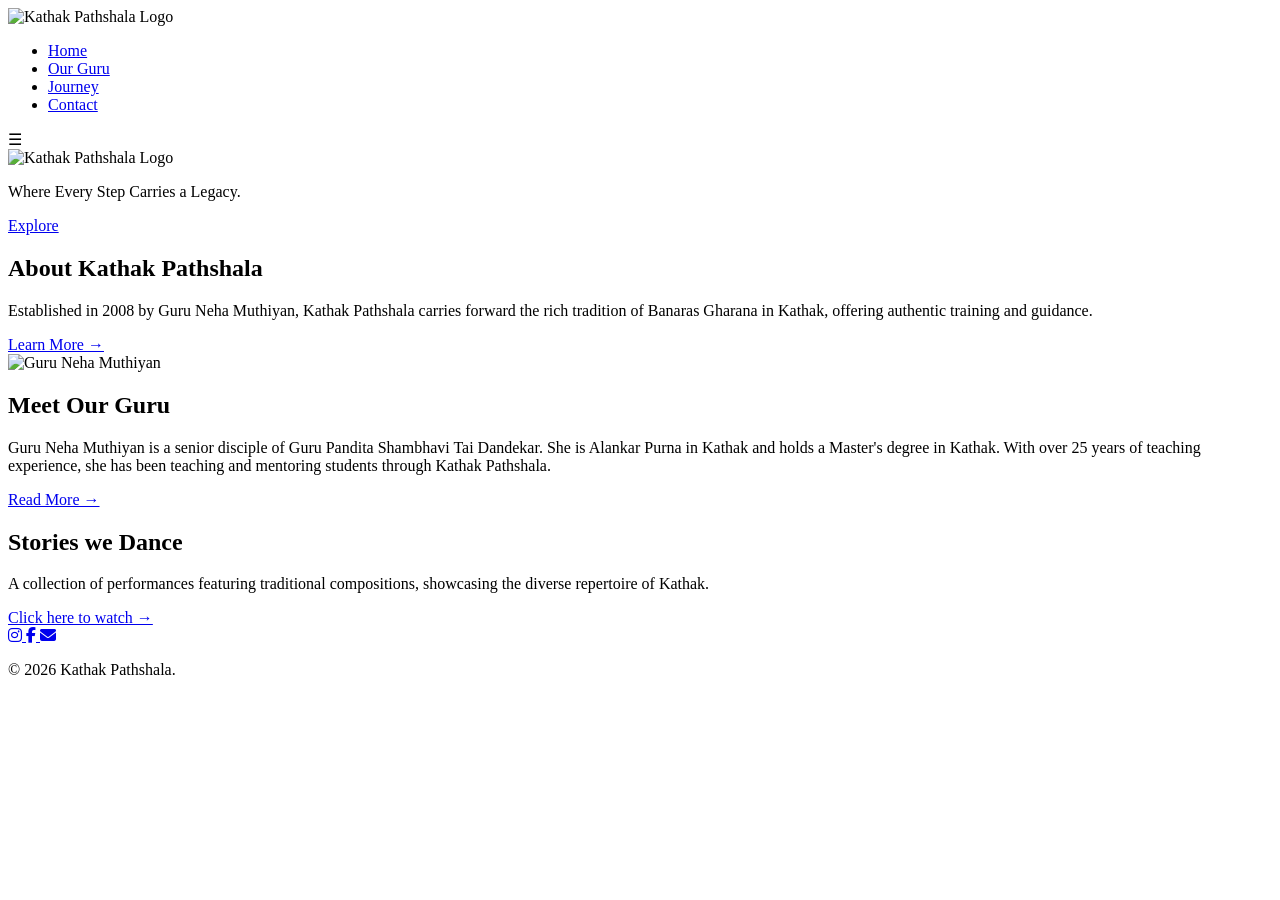
==== index.html @ d3f01baf "Initial website upload" ====
<!DOCTYPE html>
<html lang="en">

<head>
    <!-- Basic Setup -->
    <meta charset="UTF-8">
    <meta name="viewport" content="width=device-width, initial-scale=1.0">

    <title>Kathak Pathshala</title>

    <!-- Google Fonts -->
    <link rel="preconnect" href="https://fonts.googleapis.com">
    <link rel="preconnect" href="https://fonts.gstatic.com" crossorigin>

    <link rel="stylesheet"
    href="https://cdnjs.cloudflare.com/ajax/libs/font-awesome/6.6.0/css/all.min.css">

    <link href="https://fonts.googleapis.com/css2?family=Cormorant+Garamond:wght@400;500;600;700&family=Poppins:wght@300;400;500;600&display=swap" rel="stylesheet">

    <!-- CSS -->
    <link rel="stylesheet" href="css/style.css">
</head>

<body>

    <!-- =========================
         HERO SECTION
    ========================== -->

    <header>

        <!-- Navigation -->
        <nav class="navbar">

            <div class="logo">
            <img src="images/logo.png" alt="Kathak Pathshala Logo">
             </div>

            <!-- Desktop Navigation -->
            <ul class="nav-links" id="nav-links">

                <li><a href="index.html" class="active">Home</a></li>

                <li><a href="guru.html">Our Guru</a></li>

                <li><a href="journey.html">Journey</a></li>

                <li><a href="contact.html">Contact</a></li>

            </ul>

            <!-- Mobile Menu -->
            <div class="menu-toggle"  id="menu-toggle">

                ☰

            </div>

        </nav>



        <!-- Hero Content -->

       <section class="hero">

    <div class="hero-content">

        <img src="images/logo.png" class="hero-logo" alt="Kathak Pathshala Logo">

        <p>Where Every Step Carries a Legacy.</p>

        <a href="#about" class="hero-btn">
            Explore
        </a>

    </div>

     </section>
    </header>



    <!-- =========================
            ABOUT PREVIEW
    ========================== -->

    <section id="about" class="section">

        <div class="container">

            <h2>About Kathak Pathshala</h2>

            <p>

                Established in 2008 by Guru Neha Muthiyan, Kathak Pathshala carries 
                forward the rich tradition of Banaras Gharana in Kathak, 
                offering authentic training and guidance.

            </p>

            <a href="journey.html" class="btn">

                Learn More →

            </a>

        </div>

    </section>



    <!-- =========================
           OUR GURU
    ========================== -->

    <section class="section light">

        <div class="container two-column">

            <div class="image-placeholder">

                <img src="images/tai.jpg" alt="Guru Neha Muthiyan">

            </div>

            <div>

                <h2>Meet Our Guru</h2>

                <p>

                    Guru Neha Muthiyan is a senior disciple of Guru Pandita Shambhavi Tai Dandekar. 
                    She is Alankar Purna in Kathak and holds a Master's degree in Kathak. 
                    With over 25 years of teaching experience, 
                    she has been teaching and mentoring students through Kathak Pathshala.

                </p>

                <a href="guru.html" class="btn">

                    Read More →

                </a>

            </div>

        </div>

    </section>



    <!-- =========================
          JOURNEY PREVIEW
    ========================== -->

    <section class="section">

        <div class="container">

            <h2>Stories we Dance</h2>

            <p>

                A collection of performances featuring traditional compositions, 
                showcasing the diverse repertoire of Kathak.

            </p>

            <a href="performances.html" class="btn">

                Click here to watch →

            </a>

        </div>

    </section>



    <!-- =========================
               QUOTE
    ========================== -->

    <section class="quote-section">

        
    </section>



    <!-- =========================
             FOOTER
    ========================== -->

    <footer class="site-footer">

    <div class="footer-social">

        <a href="https://www.instagram.com/neha_kathakpathshala"
           target="_blank"
           aria-label="Instagram">
            <i class="fa-brands fa-instagram"></i>
        </a>

        <a href="https://www.facebook.com/kathakpathshala"
           target="_blank"
           aria-label="Facebook">
            <i class="fa-brands fa-facebook-f"></i>
        </a>

        <a href="mailto:YOUR_EMAIL@gmail.com"
            target="_blank"
            aria-label="Email">
            <i class="fa-solid fa-envelope"></i>
</a>

    </div>

    <p>© 2026 Kathak Pathshala.</p>

</footer>



    <!-- JavaScript -->
    
    <script src="script.js"></script>

</body>

</html>
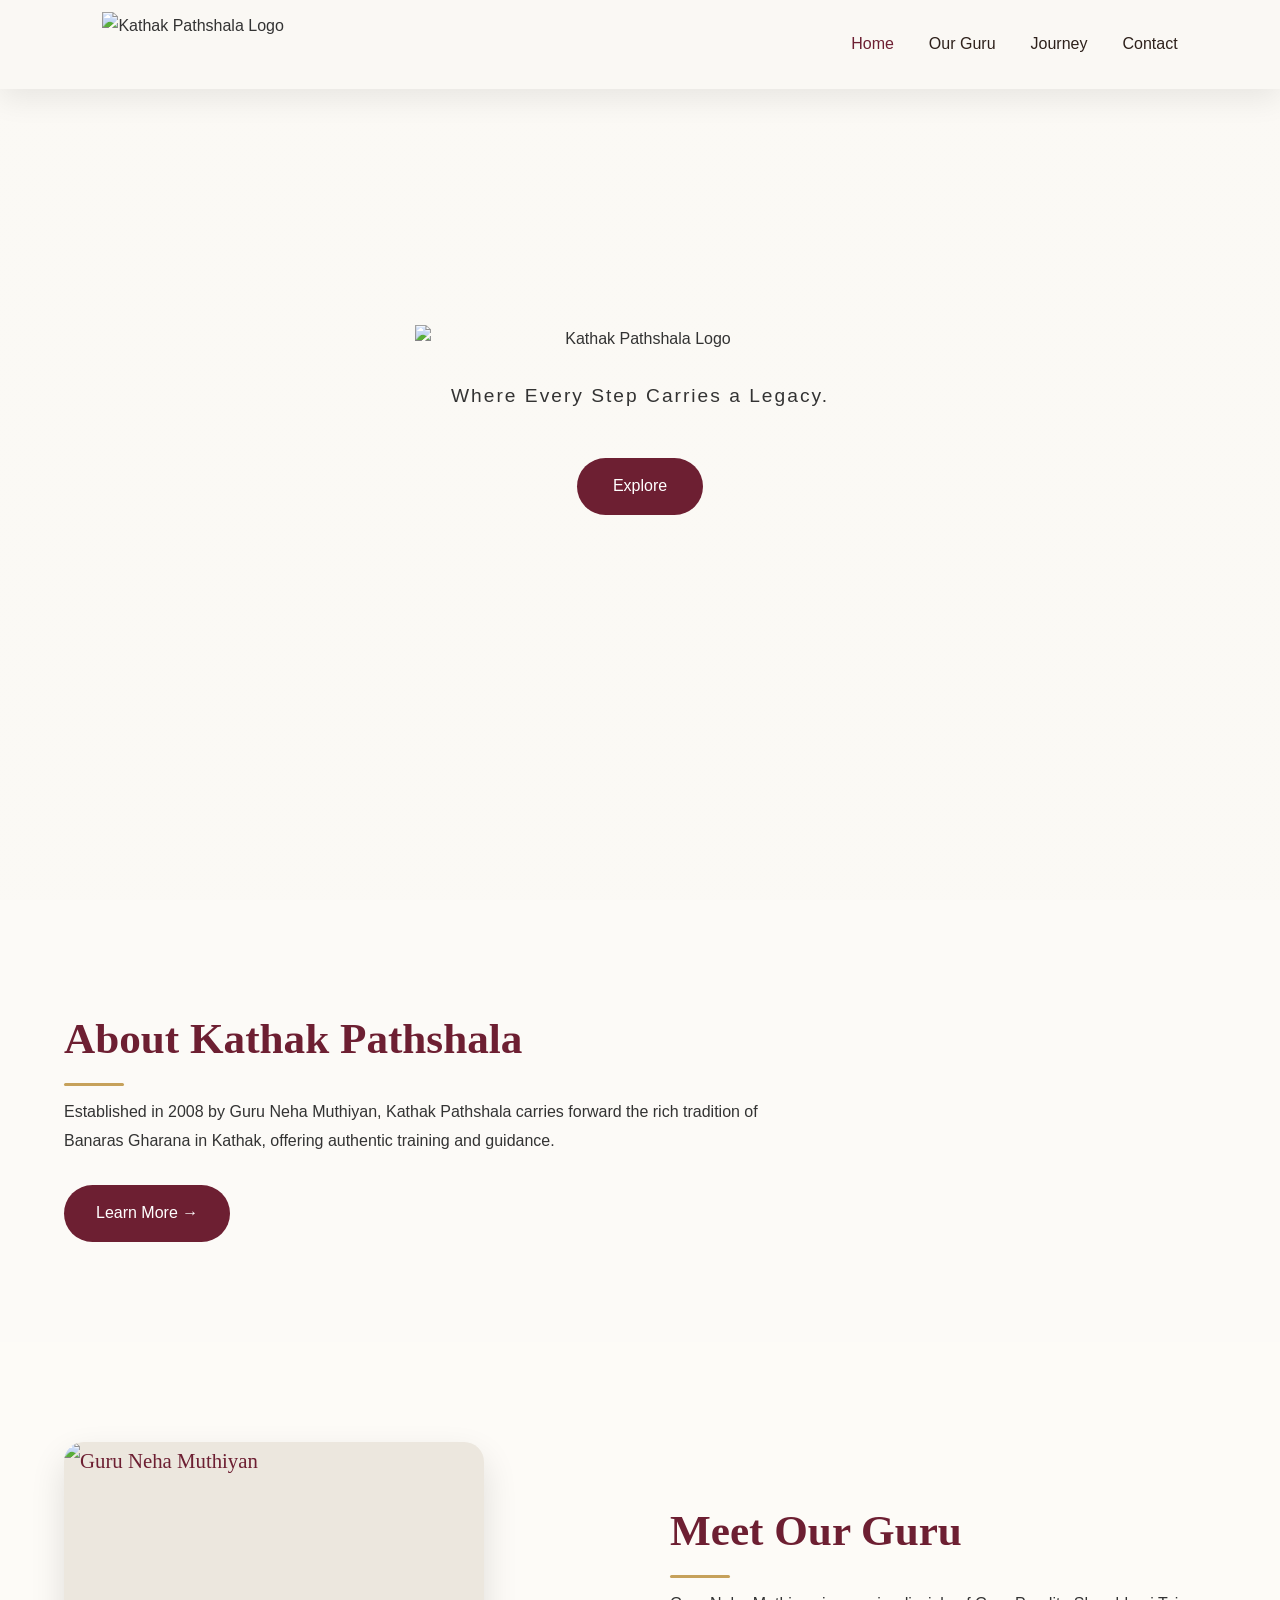
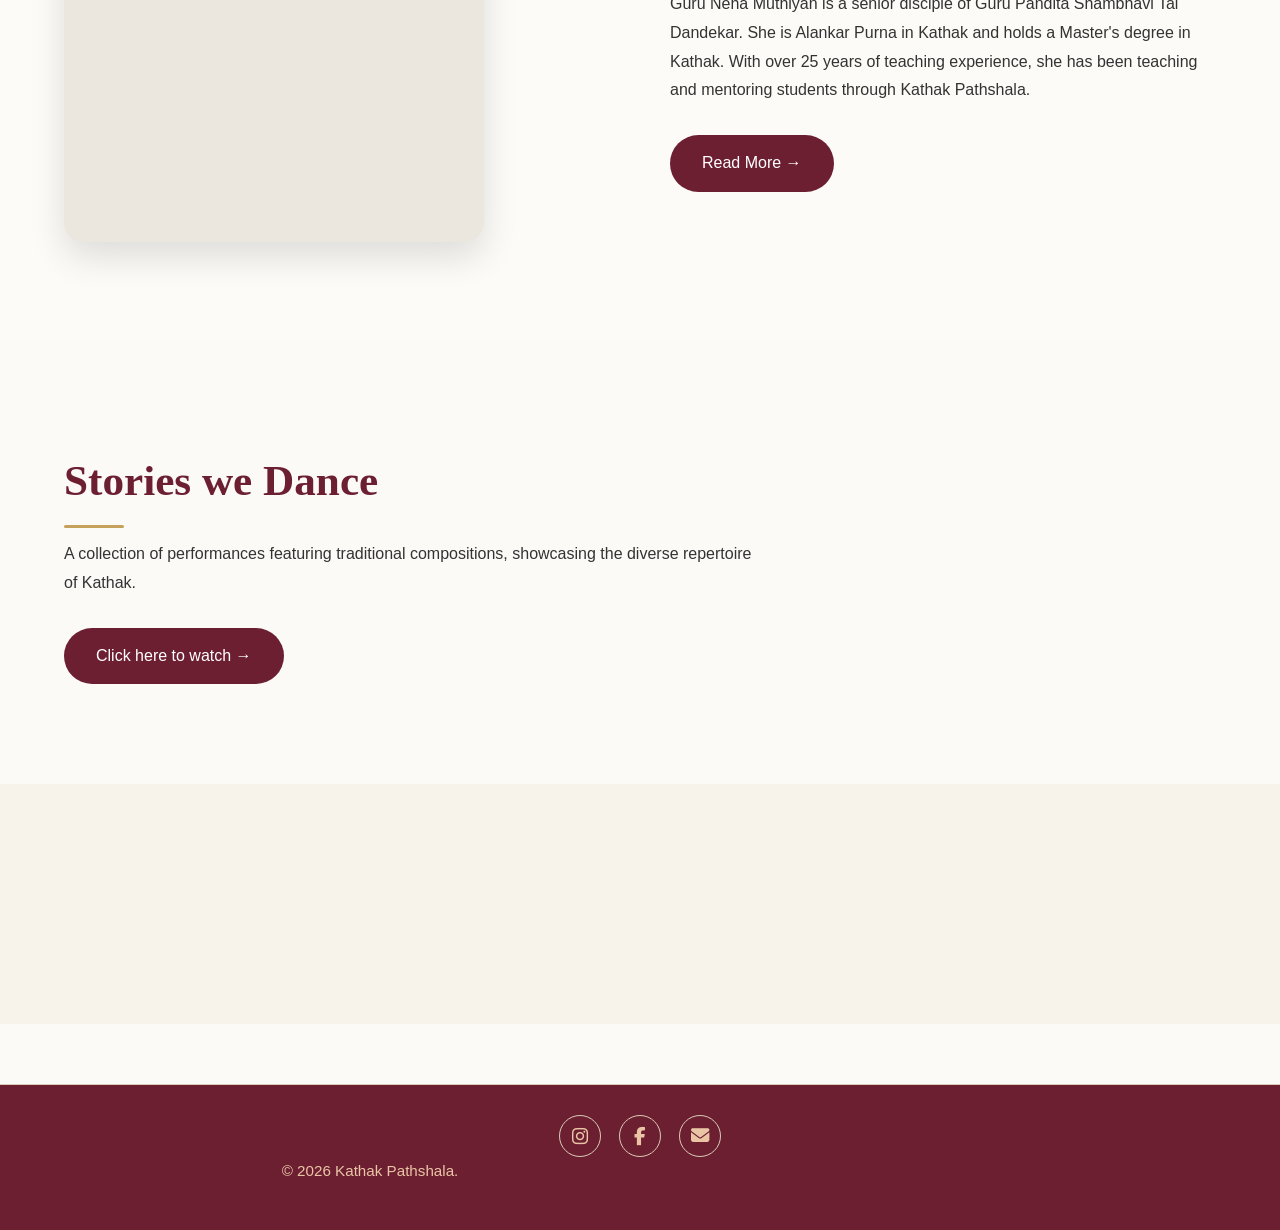
==== commit caeadae0: "Add files via upload" ====
--- a/index.html
+++ b/index.html
@@ -18,7 +18,7 @@
     <link href="https://fonts.googleapis.com/css2?family=Cormorant+Garamond:wght@400;500;600;700&family=Poppins:wght@300;400;500;600&display=swap" rel="stylesheet">
 
     <!-- CSS -->
-    <link rel="stylesheet" href="css/style.css">
+    <link rel="stylesheet" href="style.css">
 </head>
 
 <body>
--- a/style.css
+++ b/style.css
@@ -0,0 +1,1424 @@
+/* ==========================
+   GOOGLE FONT & RESET
+========================== */
+
+*{
+    margin:0;
+    padding:0;
+    box-sizing:border-box;
+}
+
+:root{
+    --bg:#FAF8F3;
+    --primary:#6D1F32;
+    --accent:#C6A15B;
+    --text:#2E211B;
+    --white:#ffffff;
+    --shadow:0 10px 30px rgba(0,0,0,0.08);
+}
+
+html{
+    scroll-behavior:smooth;
+}
+
+body{
+    font-family:'Poppins',sans-serif;
+    background:var(--bg);
+    color:var(--text);
+    line-height:1.8;
+}
+
+/* ==========================
+   GENERAL
+========================== */
+
+.container{
+    width:90%;
+    max-width:1200px;
+    margin:auto;
+}
+
+section{
+    padding:80px 0;
+}
+
+h1,h2,h3{
+    font-family:'Cormorant Garamond',serif;
+    color:var(--primary);
+}
+
+h1{
+    font-size:4rem;
+    font-weight:700;
+}
+
+h2{
+    font-size:2.7rem;
+    margin-bottom:20px;
+}
+
+p{
+    font-size:1rem;
+    max-width:700px;
+}
+
+a{
+    text-decoration:none;
+}
+
+/* ==========================
+   NAVBAR
+========================== */
+
+.navbar{
+    width:100%;
+    display:flex;
+    justify-content:space-between;
+    align-items:center;
+
+    padding:12px 8%;
+
+    position:fixed;
+    top:0;
+    left:0;
+
+    background:rgba(250,248,243,0.92);
+
+    backdrop-filter:blur(8px);
+
+    z-index:1000;
+
+    box-shadow:var(--shadow);
+}
+
+.logo{
+    display:flex;
+    align-items:center;
+}
+
+.logo img{
+    height:65px;
+    width:auto;
+    transition:.3s ease;
+}
+
+.logo img:hover{
+    transform:scale(1.04);
+}
+
+.nav-links{
+    display:flex;
+    gap:35px;
+    list-style:none;
+}
+
+.nav-links a{
+    color:var(--text);
+    font-weight:500;
+    transition:.3s;
+}
+
+.nav-links a:hover,
+.nav-links .active{
+    color:var(--primary);
+}
+
+.menu-toggle{
+    display:none;
+    font-size:2rem;
+    cursor:pointer;
+}
+
+/* ==========================
+   HERO SECTION
+========================== */
+
+.hero{
+    min-height:100vh;
+
+    display:flex;
+    justify-content:center;
+    align-items:center;
+
+    text-align:center;
+
+    padding:0 20px;
+
+    background:
+    linear-gradient(rgba(250,248,243,.55),
+    rgba(250,248,243,.55)),
+    url("../images/hero.jpg");
+
+    background-size:cover;
+    background-position: 55% center;
+    background-repeat: no-repeat;
+}
+
+.hero-content{
+    margin-top:-60px;
+}
+
+.hero p{
+    margin:25px auto;
+    font-size:1.2rem;
+    letter-spacing:2px;
+}
+
+.hero-btn{
+    display:inline-block;
+
+    margin-top:20px;
+
+    background:var(--primary);
+
+    color:white;
+
+    padding:14px 36px;
+
+    border-radius:50px;
+
+    transition:.3s;
+}
+
+.hero-btn:hover{
+    background:var(--accent);
+    transform:translateY(-3px);
+}
+.hero-logo{
+    width:450px;      
+    height:auto;
+    display:block;
+    margin:0 auto;
+}
+/* ==========================
+   CONTENT SECTIONS
+========================== */
+
+.section{
+    padding:100px 0;
+}
+
+.light{
+    background:#FDFBF7;
+}
+
+.two-column{
+    display:grid;
+    grid-template-columns:1fr 1fr;
+    gap:60px;
+    align-items:center;
+}
+
+.image-placeholder{
+    width:100%;
+    height:400px;
+
+    background:#ece7de;
+
+    border-radius:20px;
+
+    display:flex;
+    justify-content:center;
+    align-items:center;
+
+    color:var(--primary);
+    font-size:1.3rem;
+    font-family:'Cormorant Garamond', serif;
+
+    box-shadow:var(--shadow);
+}
+
+/* ==========================
+   BUTTONS
+========================== */
+
+.btn{
+    display:inline-block;
+
+    margin-top:30px;
+
+    padding:14px 32px;
+
+    background:var(--primary);
+
+    color:white;
+
+    border-radius:50px;
+
+    transition:.3s;
+}
+
+.btn:hover{
+
+    background:var(--accent);
+
+    transform:translateY(-3px);
+
+}
+
+/* ==========================
+   QUOTE
+========================== */
+
+.quote-section{
+
+    text-align:center;
+
+    background:#F7F2EA;
+
+    padding:120px 20px;
+
+}
+
+.quote-section blockquote{
+
+    font-family:'Cormorant Garamond', serif;
+
+    font-size:2.8rem;
+
+    color:var(--primary);
+
+    max-width:900px;
+
+    margin:auto;
+
+    line-height:1.4;
+
+}
+
+/* ==========================
+   FOOTER
+========================== */
+
+footer{
+
+    background:var(--primary);
+
+    color:white;
+
+    text-align:center;
+
+    padding:60px 20px;
+
+}
+
+footer h3{
+
+    color:white;
+
+    margin-bottom:10px;
+
+    font-size:2rem;
+
+}
+
+.footer-links{
+
+    list-style:none;
+
+    display:flex;
+
+    justify-content:center;
+
+    gap:35px;
+
+    margin:30px 0;
+
+    flex-wrap:wrap;
+
+}
+
+.footer-links a{
+
+    color:white;
+
+    transition:.3s;
+
+}
+
+.footer-links a:hover{
+
+    color:var(--accent);
+
+}
+
+.copyright{
+
+    opacity:.8;
+
+    font-size:.9rem;
+
+}
+/* ==========================
+   RESPONSIVE DESIGN
+========================== */
+
+@media (max-width: 900px){
+
+    h1{
+        font-size:3rem;
+    }
+
+    h2{
+        font-size:2.2rem;
+    }
+
+    .two-column{
+        grid-template-columns:1fr;
+        gap:40px;
+    }
+
+    .image-placeholder{
+        height:300px;
+    }
+
+}
+
+@media (max-width:768px){
+
+    .navbar{
+        padding:18px 6%;
+    }
+
+    .nav-links{
+        display:none;
+    }
+
+    .menu-toggle{
+    display:block;
+    font-size:2rem;
+    cursor:pointer;
+    }
+
+    .hero{
+        min-height:75vh;
+    }
+    
+    .hero-btn{
+
+    display:inline-block;
+
+    width:auto;
+
+    padding:14px 40px;
+
+    margin-top:20px;
+
+    }
+
+
+    .hero p{
+        font-size:1rem;
+        letter-spacing:1px;
+    }
+
+    section{
+        padding:70px 0;
+    }
+    .nav-links.show{
+    display:flex;
+    flex-direction:column;
+    }
+    .branches{
+
+    display:grid;
+
+    grid-template-columns:1fr;
+
+    gap:25px;
+
+    justify-items:center;
+
+    }
+
+    .branch-card{
+
+    width:90%;
+
+    max-width:380px;
+
+    }
+    .contact-number a{
+
+    white-space:nowrap;
+
+    }
+    .hero-logo{
+
+    width:240px;
+
+    }
+    .hero-content{
+
+    margin-top:0;
+
+    }
+}
+
+@media (max-width:500px){
+
+    h1{
+        font-size:2.4rem;
+    }
+
+    h2{
+        font-size:1.9rem;
+    }
+
+    .logo{
+        font-size:1.6rem;
+    }
+
+    .hero-btn,
+    .btn{
+        width:100%;
+        text-align:center;
+    }
+
+    .footer-links{
+        flex-direction:column;
+        gap:18px;
+    }
+
+}
+
+/* ==========================
+   SMALL ANIMATIONS
+========================== */
+
+.hero-btn,
+.btn,
+.nav-links a,
+.footer-links a{
+
+    transition:all .3s ease;
+
+}
+
+.hero-btn:hover,
+.btn:hover{
+
+    transform:translateY(-4px);
+
+    box-shadow:0 10px 20px rgba(109,31,50,.2);
+
+}
+
+.image-placeholder{
+
+    transition:.3s;
+
+}
+
+.image-placeholder:hover{
+
+    transform:translateY(-8px);
+
+}
+
+h2{
+
+    position:relative;
+
+    display:inline-block;
+
+}
+
+h2::after{
+
+    content:"";
+
+    position:absolute;
+
+    left:0;
+
+    bottom:-8px;
+
+    width:60px;
+
+    height:3px;
+
+    background:var(--accent);
+
+    border-radius:20px;
+
+}
+.guru-image img{
+    width:100%;
+    max-width:420px;
+    height:auto;
+    border-radius:18px;
+    object-fit:cover;
+    display:block;
+    margin:auto;
+}
+/* ============================
+   OUR GURU SECTION
+============================ */
+body{
+    margin:0;
+    font-family:'Inter', sans-serif;
+    background:#fcfaf7;
+    color:#333;
+}
+
+.image-placeholder{
+    width:100%;
+    max-width:420px;
+    aspect-ratio: 3 / 2;
+
+    overflow:hidden;
+
+    border-radius:20px;
+
+    box-shadow:0 15px 35px rgba(0,0,0,.12);
+}
+
+.image-placeholder img{
+    width:100%;
+    height:100%;
+
+    object-fit:cover;
+    object-position:center;
+
+    display:block;
+
+    transition:transform .4s ease;
+}
+
+.image-placeholder:hover img{
+    transform:scale(1.05);
+}
+
+#our-guru{
+    padding:30px 10%;
+    background:#fcfaf7;
+}
+
+h1,h2,h3{
+    font-family:'Cormorant Garamond', serif;
+}
+
+.guru-content{
+    max-width:950px;
+    margin:auto;
+}
+
+.guru-intro{
+    font-size:1.15rem;
+    line-height:2;
+    text-align:center;
+    margin:40px auto 80px;
+    max-width:850px;
+}
+
+.highlight{
+    color:#8B5E3C;
+    font-weight:600;
+}
+
+.guru-section{
+    margin-bottom:90px;
+}
+
+.section-number{
+    font-size:0.9rem;
+    letter-spacing:4px;
+    color:#b08b5b;
+    text-transform:uppercase;
+    margin-bottom:10px;
+}
+
+.guru-section h3{
+    font-size:2.1rem;
+    font-weight:500;
+    color:#442C1E;
+    margin-bottom:25px;
+    position:relative;
+    display:inline-block;
+}
+
+.guru-section h3::after{
+    content:"";
+    position:absolute;
+    left:0;
+    bottom:-10px;
+
+    width:60px;
+    height:2px;
+
+    background:#b08b5b;
+}
+
+.guru-section p{
+    font-size:1.08rem;
+    line-height:2;
+    color:#555;
+    margin-bottom:25px;
+}
+
+.divider{
+    text-align:center;
+    font-size:1.6rem;
+    color:#b08b5b;
+    margin:5px 0;
+}
+
+@media(max-width:768px){
+
+    #our-guru{
+        padding:70px 8%;
+    }
+
+    .guru-intro{
+        font-size:1rem;
+        line-height:1.8;
+    }
+
+    .guru-section h3{
+        font-size:1.7rem;
+    }
+
+    .guru-section p{
+        font-size:1rem;
+    }
+    .guru-section{
+
+    flex-direction:column;
+
+    }
+
+    .reverse{
+
+    flex-direction:column;
+
+}
+
+.guru-image{
+
+    width:100%;
+
+    max-width:350px;
+
+}
+
+
+.guru-list{
+    margin:25px 0;
+    padding-left:25px;
+}
+
+.guru-list li{
+    margin-bottom:18px;
+    font-size:1.05rem;
+    line-height:1.8;
+    color:#555;
+}
+
+.guru-list li::marker{
+    color:#b08b5b;
+}
+}
+.guru-banner{
+    width:100%;
+    height:420px;
+    overflow:hidden;
+}
+
+.guru-banner img{
+    width:100%;
+    height:100%;
+
+    object-fit:cover;
+
+    display:block;
+}
+
+
+.guru-section{
+
+    display:flex;
+    align-items:center;
+    justify-content:space-between;
+
+    gap:70px;
+
+    margin:100px 0;
+
+}
+
+.reverse{
+
+    flex-direction:row-reverse;
+
+}
+
+.guru-text{
+
+    flex:2;
+
+}
+
+.guru-image{
+
+    flex:1;
+
+}
+
+.guru-image img{
+
+    width:100%;
+
+    border-radius:18px;
+
+    box-shadow:0 12px 30px rgba(0,0,0,.12);
+
+    display:block;
+
+}
+
+.guru-section p{
+
+    line-height:2;
+
+    margin-bottom:20px;
+
+}
+.journey-gallery{
+
+    background: #F4EFE7;
+    max-width:1200px;
+    margin:auto;
+
+    display:grid;
+
+    grid-template-columns:repeat(3,1fr);
+
+    gap:45px;
+
+    padding:60px 30px 100px;
+
+}
+
+.polaroid{
+
+    transition:.3s ease;
+
+}
+
+.polaroid img{
+
+    width:100%;
+
+    display:block;
+
+}
+
+.polaroid:hover{
+
+    transform:translateY(-8px);
+
+}
+.journey-header{
+
+    text-align:center;
+
+    max-width:850px;
+
+    margin:80px auto;
+
+    padding:0 20px;
+
+}
+.journey-header p{
+
+    max-width:700px;
+
+    margin:20px auto 0;
+
+    line-height:1.9;
+
+}
+/* Banner */
+
+.contact-banner{
+
+    width:100%;
+
+    height:420px;
+
+    overflow:hidden;
+
+}
+
+.contact-banner img{
+
+    width:100%;
+
+    height:100%;
+
+    object-fit:cover;
+
+}
+
+
+/* Heading */
+
+.contact-header{
+
+    max-width:850px;
+
+    margin:30px auto;
+
+    text-align:center;
+
+    padding:0 20px;
+
+}
+
+.contact-header h1{
+
+    font-family:'Cormorant Garamond',serif;
+
+    font-size:3.2rem;
+
+    color:#442C1E;
+
+    margin-bottom:20px;
+
+}
+
+.contact-header p{
+
+    line-height:2;
+
+    color:#666;
+
+    max-width:700px;
+
+    margin:auto;
+
+}
+
+
+/* Three Branches */
+
+.branches{
+
+    display:grid;
+
+    grid-template-columns:repeat(3, minmax(250px, 1fr));
+
+    gap:30px;
+
+    max-width:1200px;
+
+    margin:50px auto;
+
+}
+
+
+/* Card */
+
+.branch-card{
+
+    width:100%;
+
+    max-width:340px;
+
+    margin:0 auto;
+
+    background:white;
+
+    border-radius:18px;
+
+    overflow:hidden;
+
+    box-shadow:0 12px 30px rgba(0,0,0,.10);
+
+    transition:.3s;
+
+}
+
+.branch-card:hover{
+
+    transform:translateY(-6px);
+
+}
+
+.branch-card iframe{
+
+    width:100%;
+
+    height:230px;
+
+    border:0;
+
+}
+
+.branch-card h3{
+
+    text-align:center;
+
+    margin-top:20px;
+
+    color:#442C1E;
+
+    font-family:'Cormorant Garamond',serif;
+
+    font-size:2rem;
+
+}
+
+.branch-card p{
+
+    text-align:center;
+
+    padding:15px 25px 30px;
+
+    line-height:1.8;
+
+    color:#666;
+
+}
+
+
+/* Contact */
+
+.contact-number{
+
+    text-align:center;
+
+    margin:20px auto;
+
+}
+
+.contact-number h2{
+
+    font-family:'Cormorant Garamond',serif;
+
+    color:#442C1E;
+
+    font-size:2.4rem;
+
+    margin-bottom:5px;
+
+}
+
+.contact-number a{
+
+    text-decoration:none;
+
+    color:#8B5E3C;
+
+    font-size:2rem;
+
+    font-weight:600;
+
+}
+
+.contact-number a:hover{
+
+    color:#b7854f;
+
+}
+
+
+/* Social */
+
+.social-section{
+
+    text-align:center;
+
+    margin:5px auto 30px;
+
+    max-width:900px;
+
+}
+
+.social-section h3{
+
+    font-family:'Cormorant Garamond', serif;
+
+    font-size:2rem;
+
+    color:#442C1E;
+
+    margin-top:0;
+
+    margin-bottom:20px;
+
+
+}
+
+.social-links{
+
+    display:flex;
+
+    justify-content:center;
+
+    gap:25px;
+
+    flex-wrap:wrap;
+
+}
+
+.social-box{
+
+    flex:1;
+
+    max-width:320px;
+
+    padding:18px 20px;
+
+    border:1.5px solid #D9CBB7;
+
+    border-radius:14px;
+
+    text-decoration:none;
+
+    color:#5A4635;
+
+    font-size:1.05rem;
+
+    font-weight:500;
+
+    transition:all .3s ease;
+
+}
+
+.social-box:hover{
+
+    border-color:#8B5E3C;
+
+    color:#8B5E3C;
+
+    transform:translateY(-3px);
+
+    box-shadow:0 8px 18px rgba(0,0,0,.08);
+
+}
+/* ===========================
+   PERFORMANCE BANNER
+=========================== */
+
+.performance-banner{
+    width:100%;
+    height:420px;
+    overflow:hidden;
+}
+
+.performance-banner img{
+    width:100%;
+    height:100%;
+    object-fit:cover;
+}
+
+
+/* ===========================
+   TITLE
+=========================== */
+
+.performance-title{
+    text-align:center;
+    margin:10px 0;
+}
+
+.performance-title h1{
+    font-family:'Cormorant Garamond',serif;
+    font-size:3.4rem;
+    font-weight:600;
+    color:#442C1E;
+}
+
+
+/* ===========================
+   YOUTUBE GALLERY
+=========================== */
+
+.performance-gallery{
+    max-width:1100px;
+    margin:auto;
+    padding:0 25px;
+}
+
+.video-row{
+    display:flex;
+    justify-content:center;
+    gap:25px;
+    margin-bottom:30px;
+}
+
+.video-row.one{
+    justify-content:center;
+}
+
+.video-card{
+    position:relative;
+    width:340px;
+    display:block;
+    overflow:hidden;
+    border-radius:18px;
+    text-decoration:none;
+    box-shadow: 0 7px 20px rgba(139, 94, 60, 0.22);
+}
+
+.featured{
+    width:340px;
+}
+
+.video-card img{
+    width:100%;
+    display:block;
+    transition:.4s;
+}
+
+/* Overlay */
+
+.video-overlay{
+
+    position:absolute;
+    inset:0;
+
+    background:rgba(68,44,30,.45);
+
+    display:flex;
+    flex-direction:column;
+
+    justify-content:flex-start;
+
+    align-items:center;
+
+    color:white;
+
+    padding-top:35px;
+
+    transition:.3s;
+
+}
+.video-overlay h3{
+
+    background:rgba(68,44,30,.65);
+
+    padding:10px 24px;
+
+    border-radius:8px;
+
+    color:white;
+
+}
+
+.play-icon{
+
+    font-size:2.8rem;
+
+    margin-top:55px;
+}
+
+/* Hover */
+
+.video-card:hover img{
+    transform:scale(1.06);
+}
+
+.video-card:hover .video-overlay{
+    background:rgba(68,44,30,.25);
+}
+
+
+/* ===========================
+   DIVIDER
+=========================== */
+
+.divider{
+    text-align:center;
+    font-size:1.8rem;
+    color:#8B5E3C;
+    margin:30px 0;
+}
+
+
+/* ===========================
+   FACEBOOK LINKS
+=========================== */
+
+/* Facebook Section */
+
+.facebook-section{
+
+    text-align:center;
+
+    margin:70px auto 40px;
+
+}
+
+.facebook-section h2{
+
+    font-family:'Cormorant Garamond', serif;
+
+    font-size:2.3rem;
+
+    color:#442C1E;
+
+    margin-bottom:35px;
+
+}
+
+/* Gallery */
+
+.facebook-gallery{
+
+    display:flex;
+
+    justify-content:center;
+
+    gap:25px;
+
+    flex-wrap:wrap;
+
+}
+
+/* Cards */
+
+.facebook-card{
+
+    width:250px;
+
+    text-decoration:none;
+
+    overflow:hidden;
+
+    border-radius:16px;
+
+    background:#fff;
+
+    box-shadow:0 8px 18px rgba(68,44,30,.12);
+
+    transition:.3s ease;
+
+}
+
+.facebook-card:hover{
+
+    transform:translateY(-5px);
+
+    box-shadow:0 12px 25px rgba(68,44,30,.20);
+
+}
+
+.facebook-card img{
+
+    width:100%;
+
+    height:165px;
+
+    object-fit:cover;
+
+    display:block;
+
+}
+
+/* Bottom Title */
+
+.facebook-overlay{
+
+    padding:14px 16px;
+
+    background:#FAF8F3;
+
+}
+
+.facebook-overlay h3{
+
+    font-size:1rem;
+
+    color:#442C1E;
+
+    display:flex;
+
+    justify-content:space-between;
+
+    align-items:center;
+
+    margin:0;
+
+    font-weight:600;
+
+}
+
+.facebook-overlay span{
+
+    color:#8B5E3C;
+
+    font-size:1.1rem;
+
+}
+
+
+.site-footer{
+
+    text-align:center;
+
+    padding:30px 20px;
+
+    border-top:1px solid #D9CBB7;
+
+    margin-top:60px;
+
+}
+
+.site-footer p{
+
+    color:#e9c5a5;
+
+    margin-bottom:15px;
+
+    font-size:.95rem;
+
+}
+
+.footer-social{
+
+    display:flex;
+
+    justify-content:center;
+
+    gap:18px;
+
+}
+
+.footer-social a{
+
+    width:42px;
+
+    height:42px;
+
+    border:1px solid #D9CBB7;
+
+    border-radius:50%;
+
+    display:flex;
+
+    justify-content:center;
+
+    align-items:center;
+
+    text-decoration:none;
+
+    color:#e9c5a5;
+
+    font-size:1.15rem;
+
+    transition:.3s ease;
+
+}
+
+.footer-social a:hover{
+
+    background:#8B5E3C;
+
+    color:white;
+
+    border-color:#8B5E3C;
+
+}
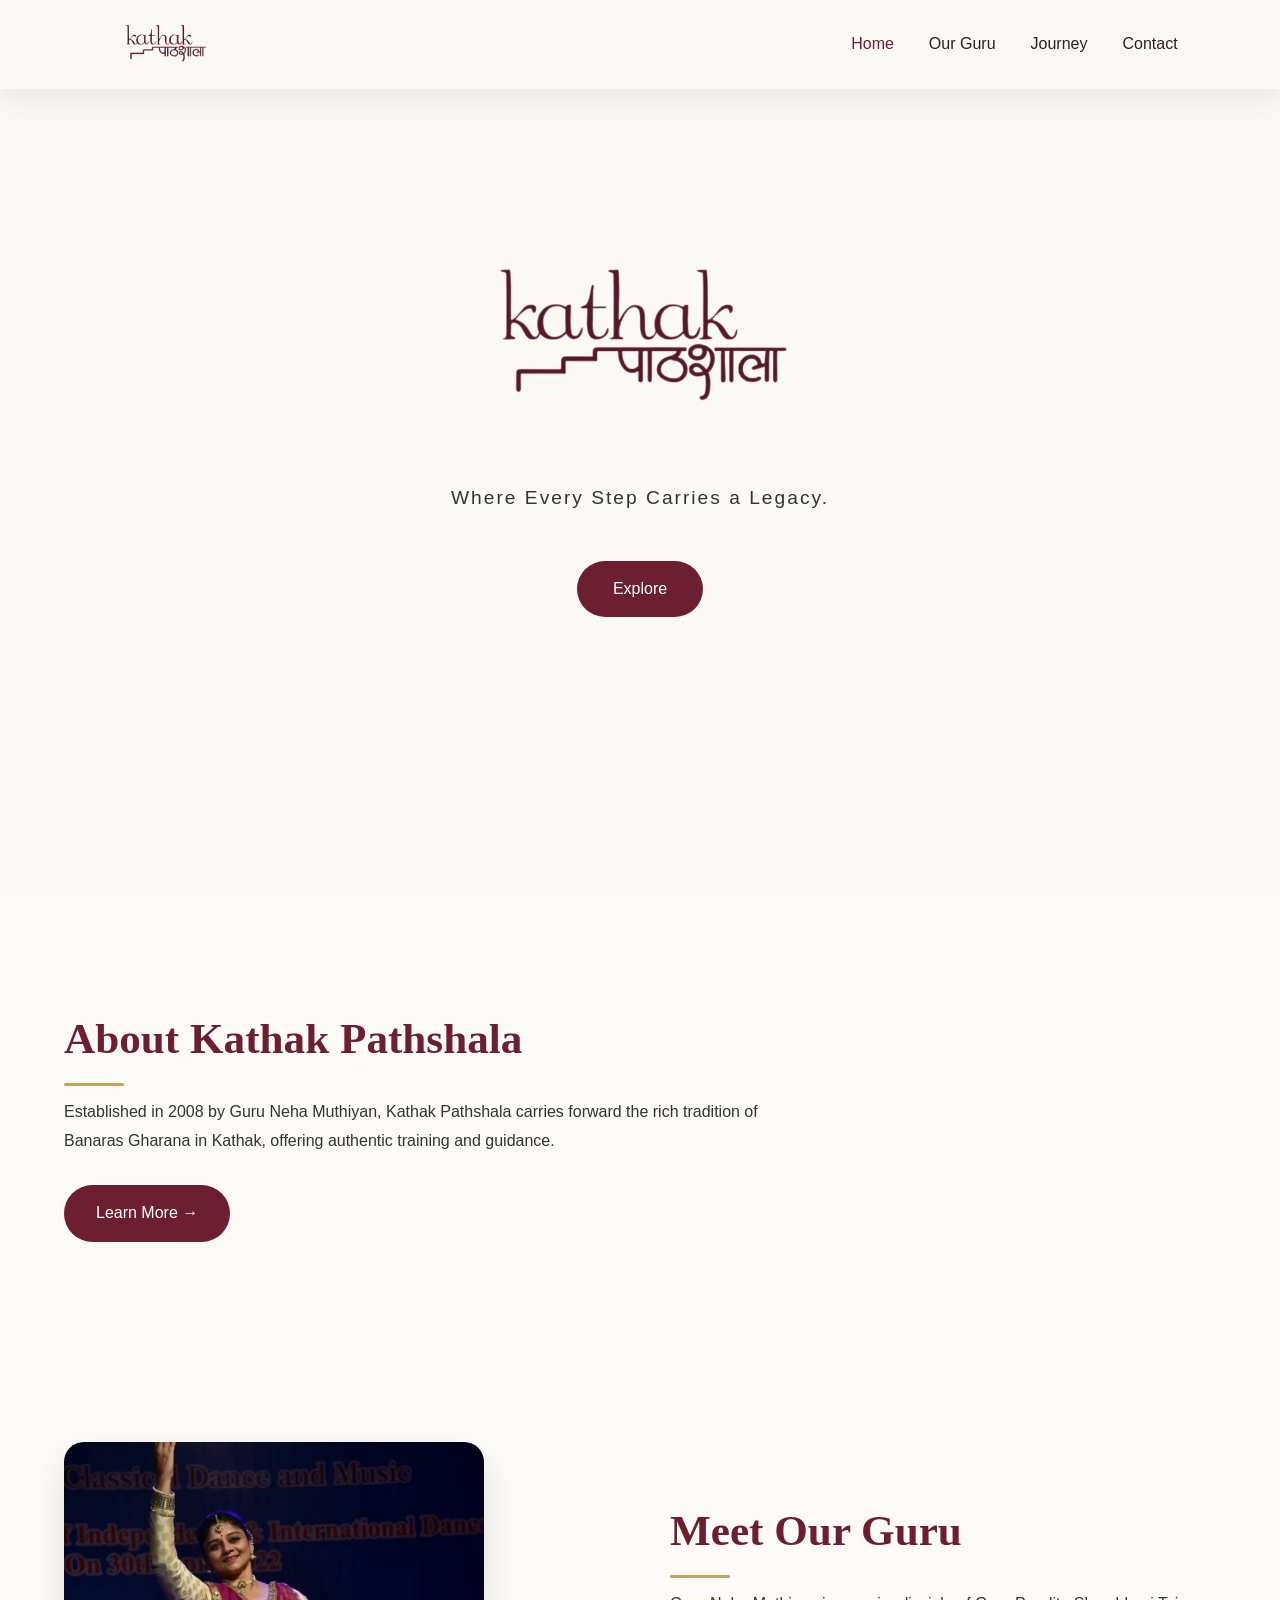
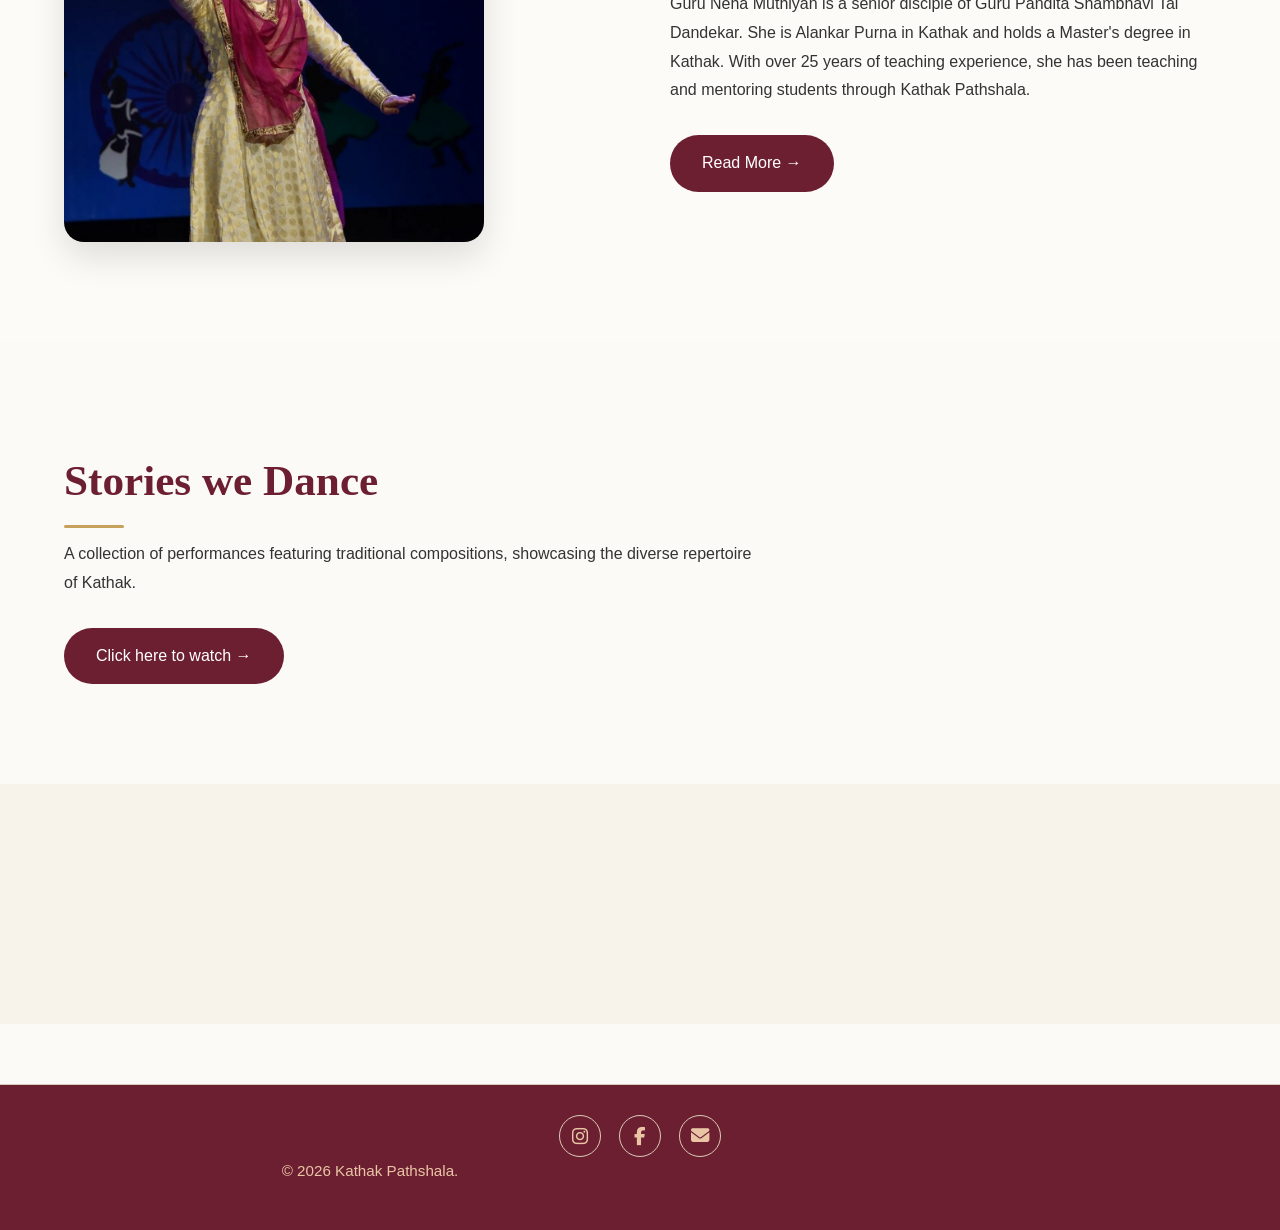
==== commit 41ece874: "Add files via upload" ====
--- a/index.html
+++ b/index.html
@@ -33,7 +33,7 @@
         <nav class="navbar">
 
             <div class="logo">
-            <img src="images/logo.png" alt="Kathak Pathshala Logo">
+            <img src="logo.png" alt="Kathak Pathshala Logo">
              </div>
 
             <!-- Desktop Navigation -->
@@ -66,7 +66,7 @@
 
     <div class="hero-content">
 
-        <img src="images/logo.png" class="hero-logo" alt="Kathak Pathshala Logo">
+        <img src="logo.png" class="hero-logo" alt="Kathak Pathshala Logo">
 
         <p>Where Every Step Carries a Legacy.</p>
 
@@ -121,7 +121,7 @@
 
             <div class="image-placeholder">
 
-                <img src="images/tai.jpg" alt="Guru Neha Muthiyan">
+                <img src="tai.jpg" alt="Guru Neha Muthiyan">
 
             </div>
 
@@ -212,7 +212,7 @@
             <i class="fa-brands fa-facebook-f"></i>
         </a>
 
-        <a href="mailto:YOUR_EMAIL@gmail.com"
+        <a href="mailto:kathakpathshala@gmail.com"
             target="_blank"
             aria-label="Email">
             <i class="fa-solid fa-envelope"></i>
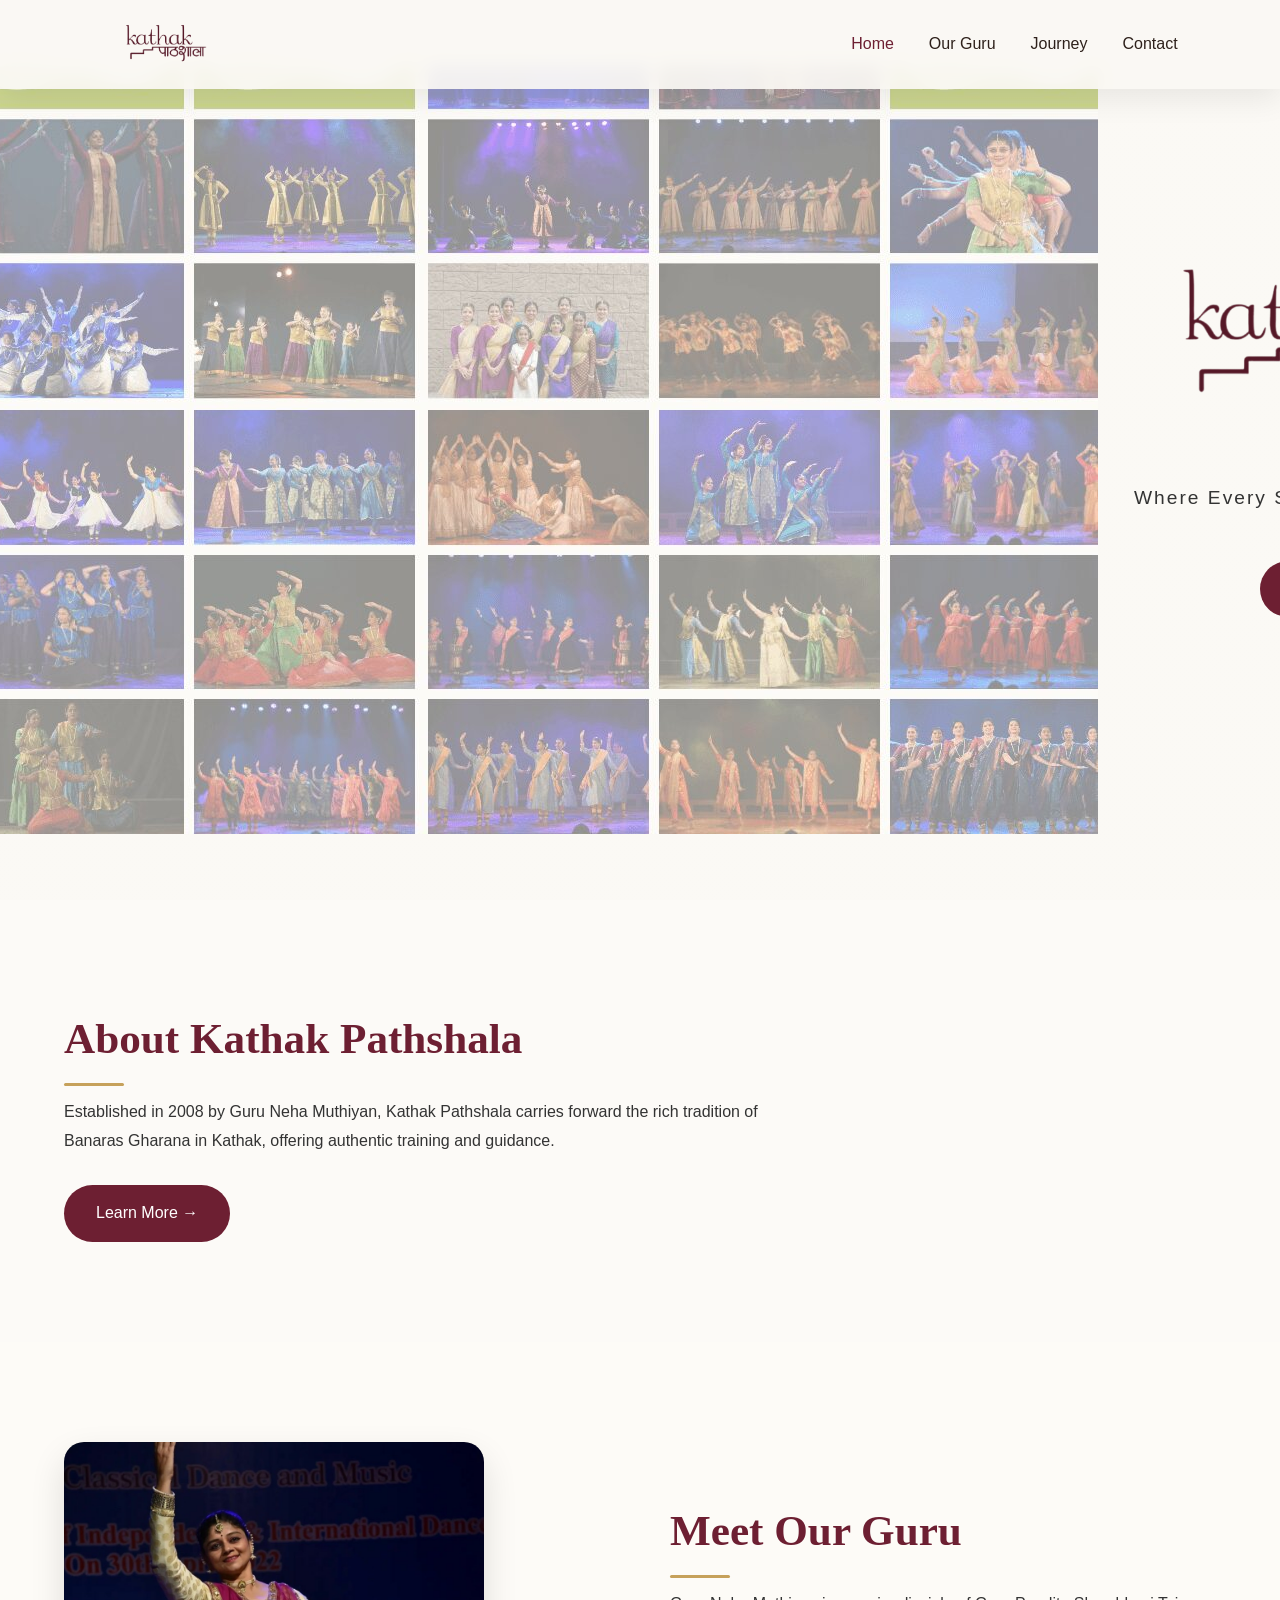
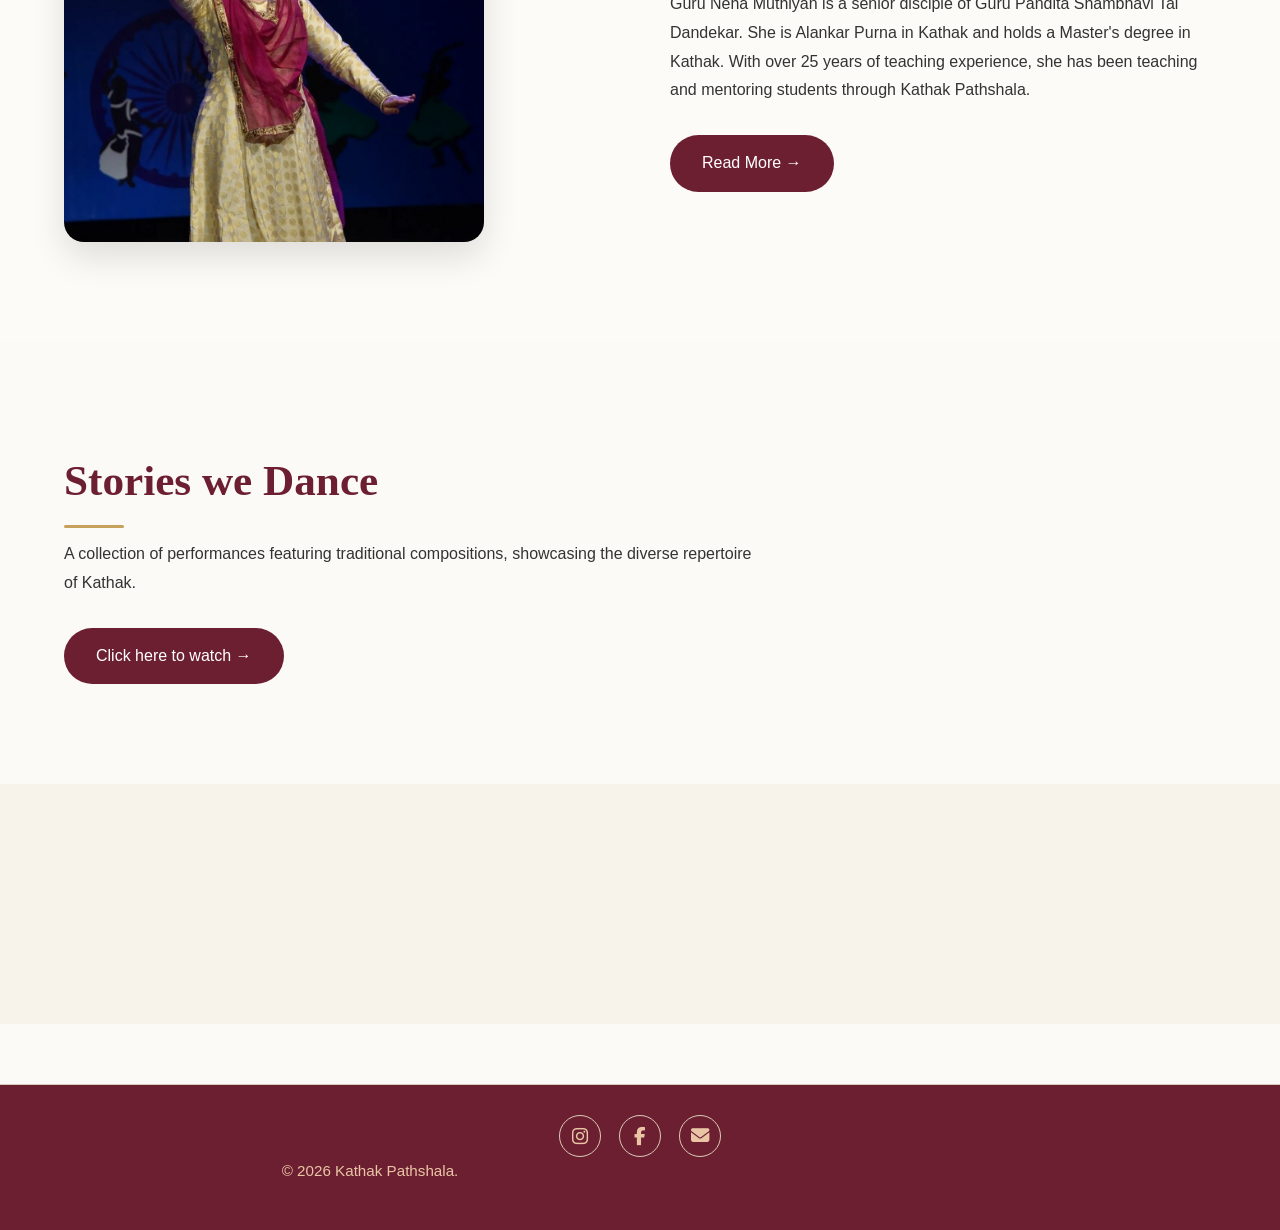
==== commit ae49e677: "Add files via upload" ====
--- a/index.html
+++ b/index.html
@@ -63,6 +63,7 @@
         <!-- Hero Content -->
 
        <section class="hero">
+        <img src="hero.jpg">
 
     <div class="hero-content">
 
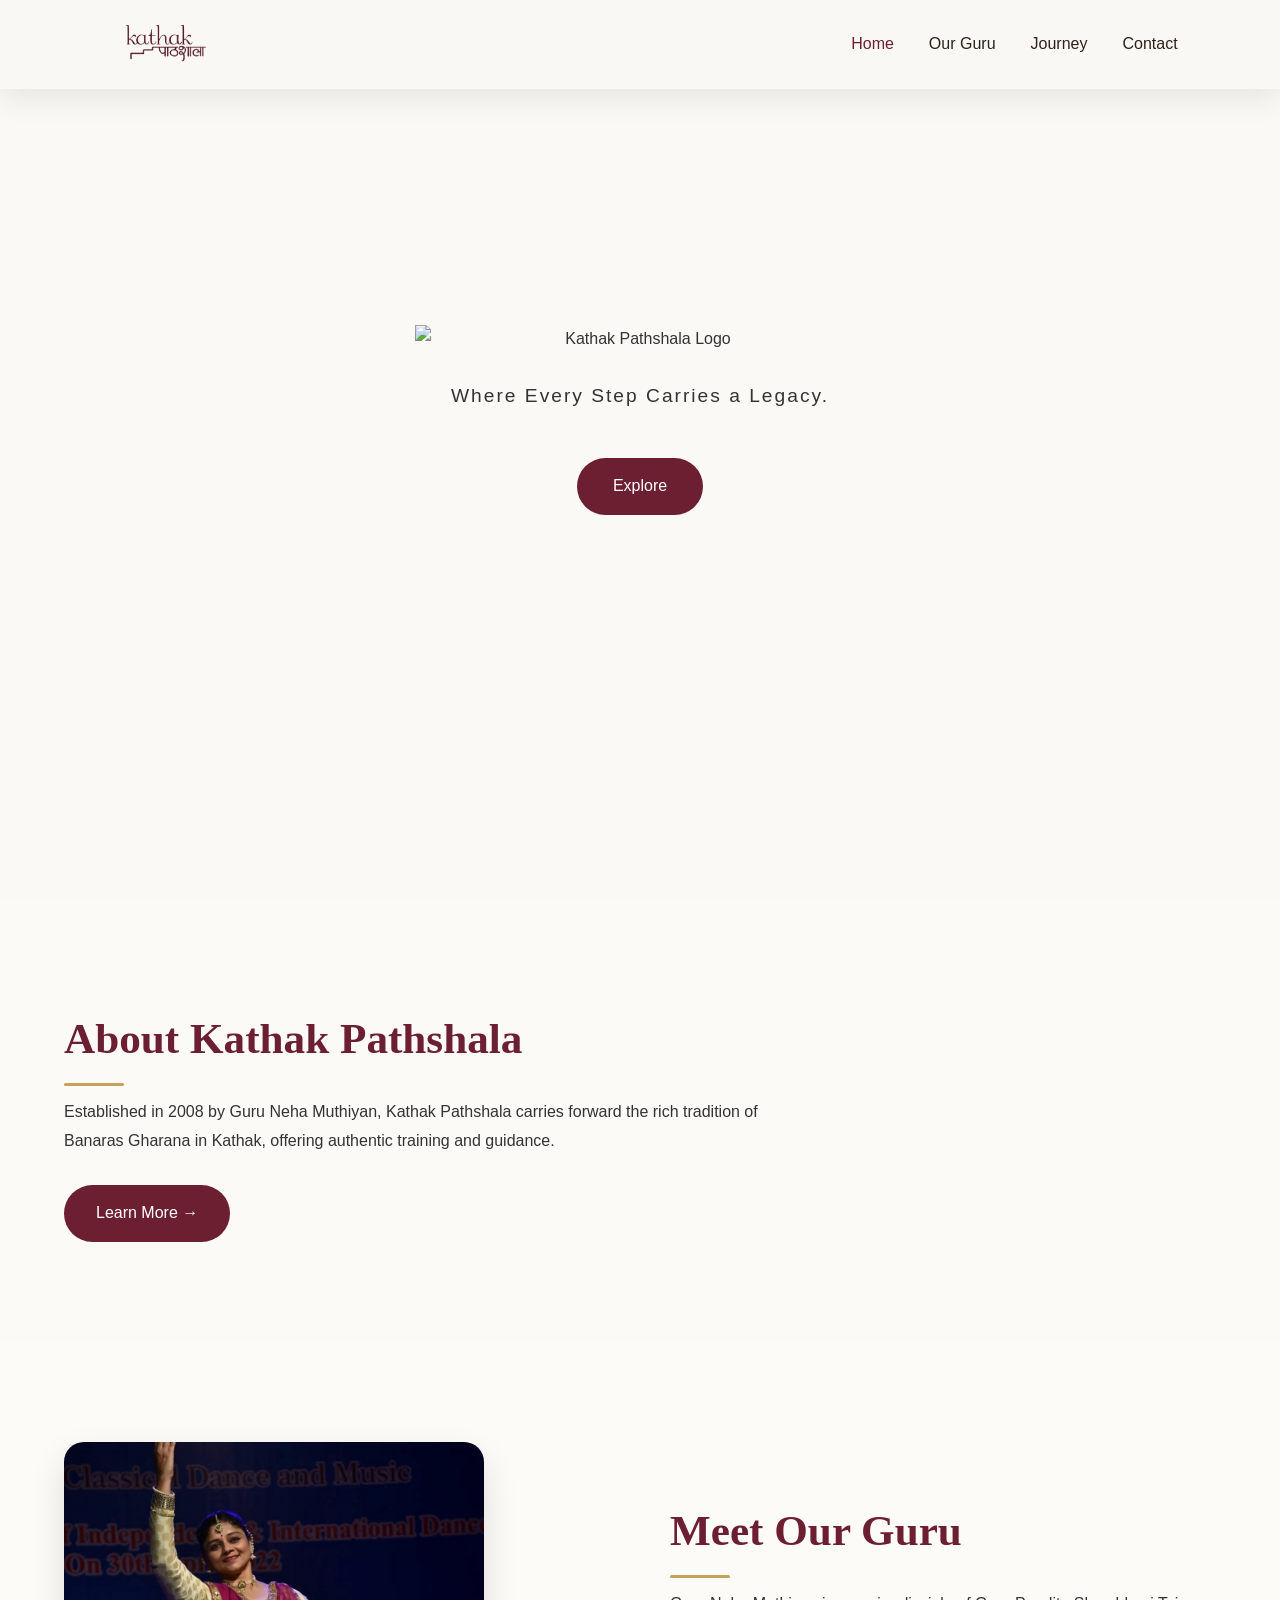
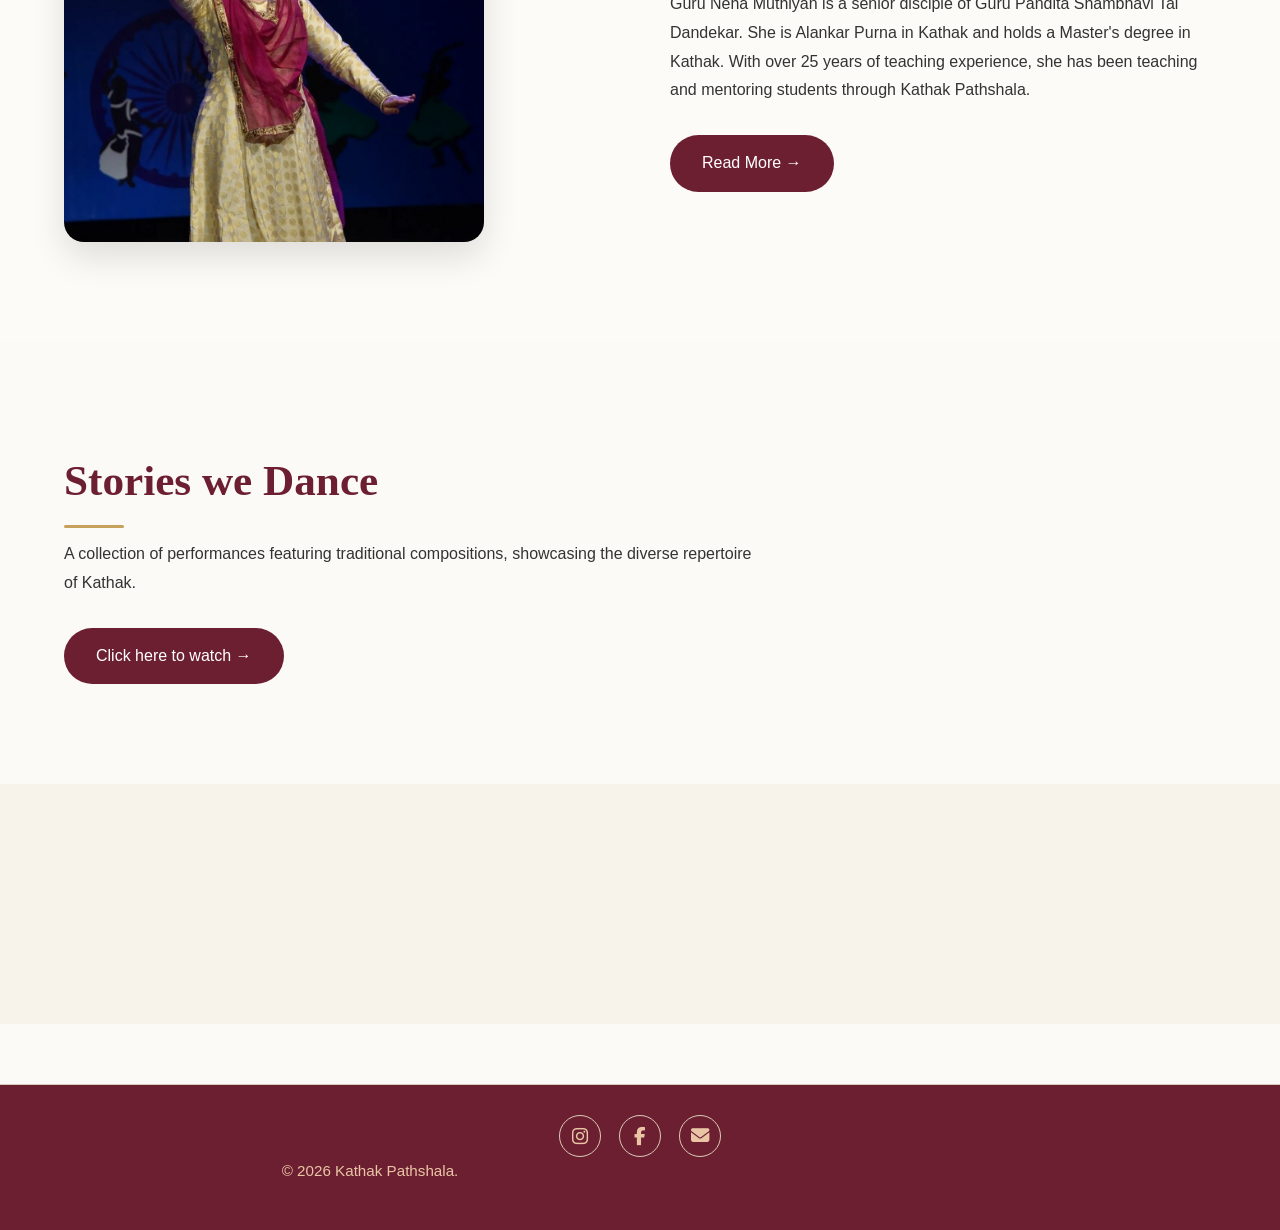
==== commit 248b099f: "Add files via upload" ====
--- a/index.html
+++ b/index.html
@@ -63,11 +63,10 @@
         <!-- Hero Content -->
 
        <section class="hero">
-        <img src="hero.jpg">
 
     <div class="hero-content">
 
-        <img src="logo.png" class="hero-logo" alt="Kathak Pathshala Logo">
+        <img src="../images/logo.png" class="hero-logo" alt="Kathak Pathshala Logo">
 
         <p>Where Every Step Carries a Legacy.</p>
 
@@ -77,7 +76,7 @@
 
     </div>
 
-     </section>
+</section> 
     </header>
 
 
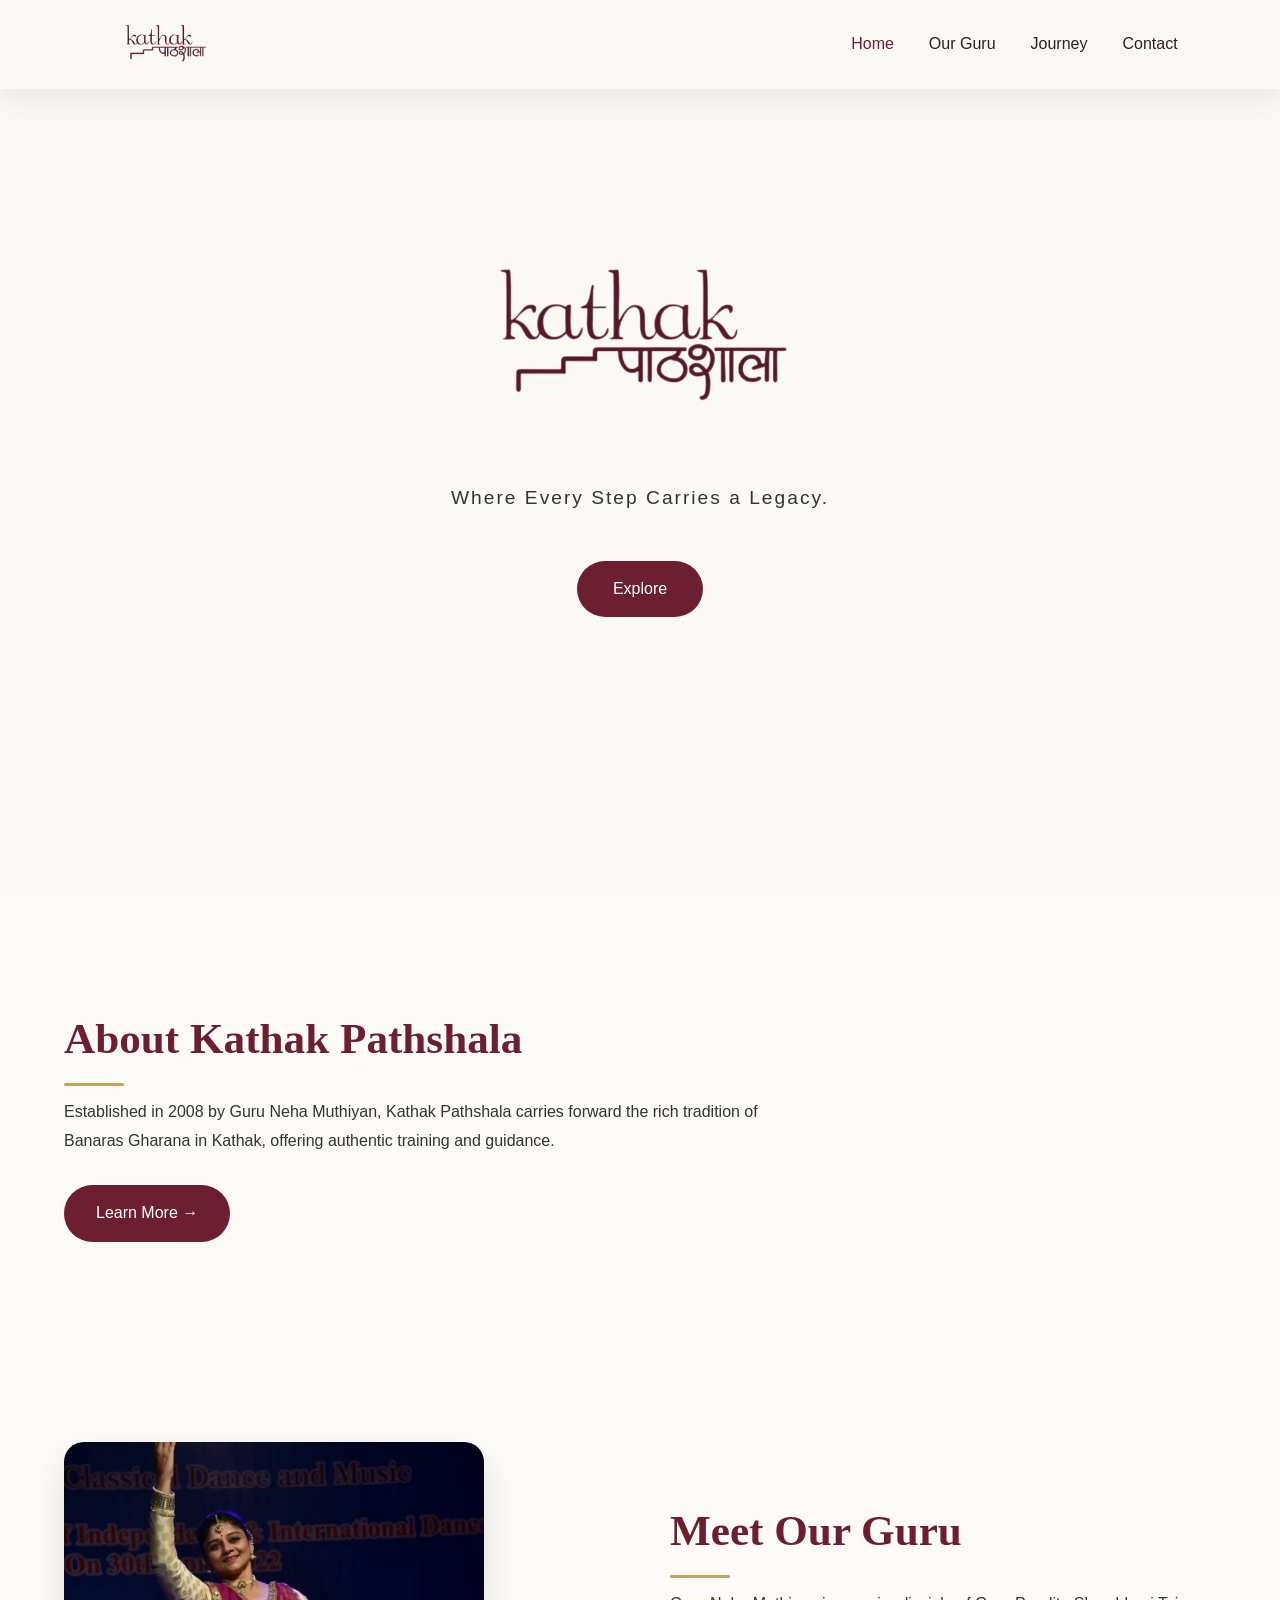
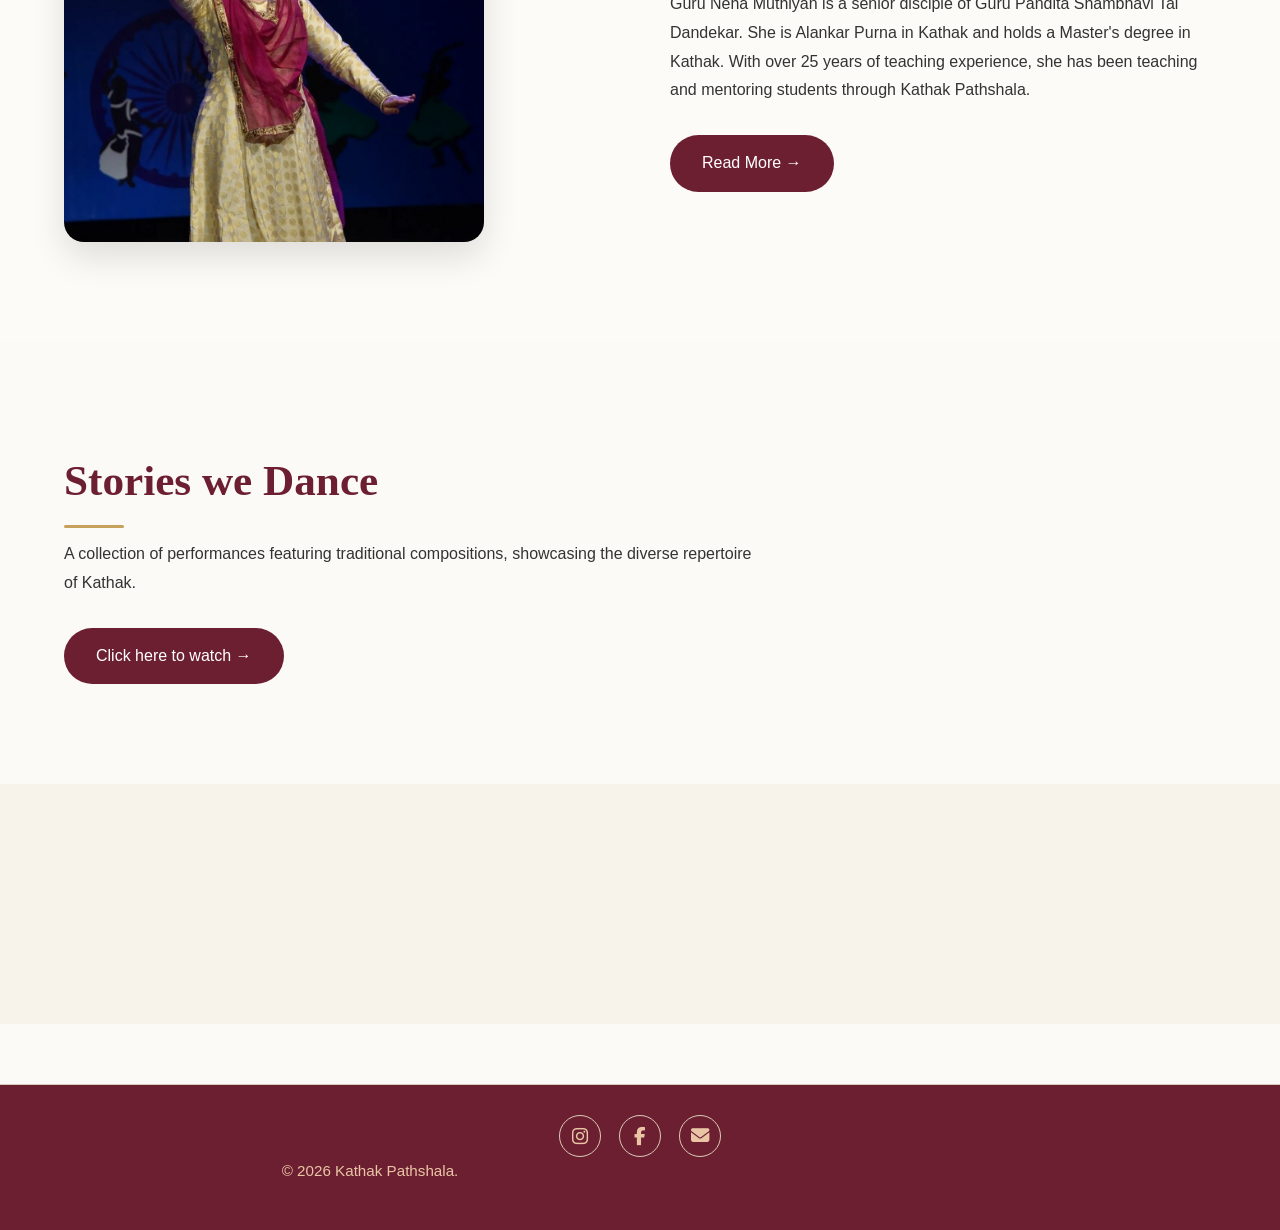
==== commit 155b1e5d: "Add files via upload" ====
--- a/index.html
+++ b/index.html
@@ -66,7 +66,7 @@
 
     <div class="hero-content">
 
-        <img src="../images/logo.png" class="hero-logo" alt="Kathak Pathshala Logo">
+        <img src="logo.png" class="hero-logo" alt="Kathak Pathshala Logo">
 
         <p>Where Every Step Carries a Legacy.</p>
 
